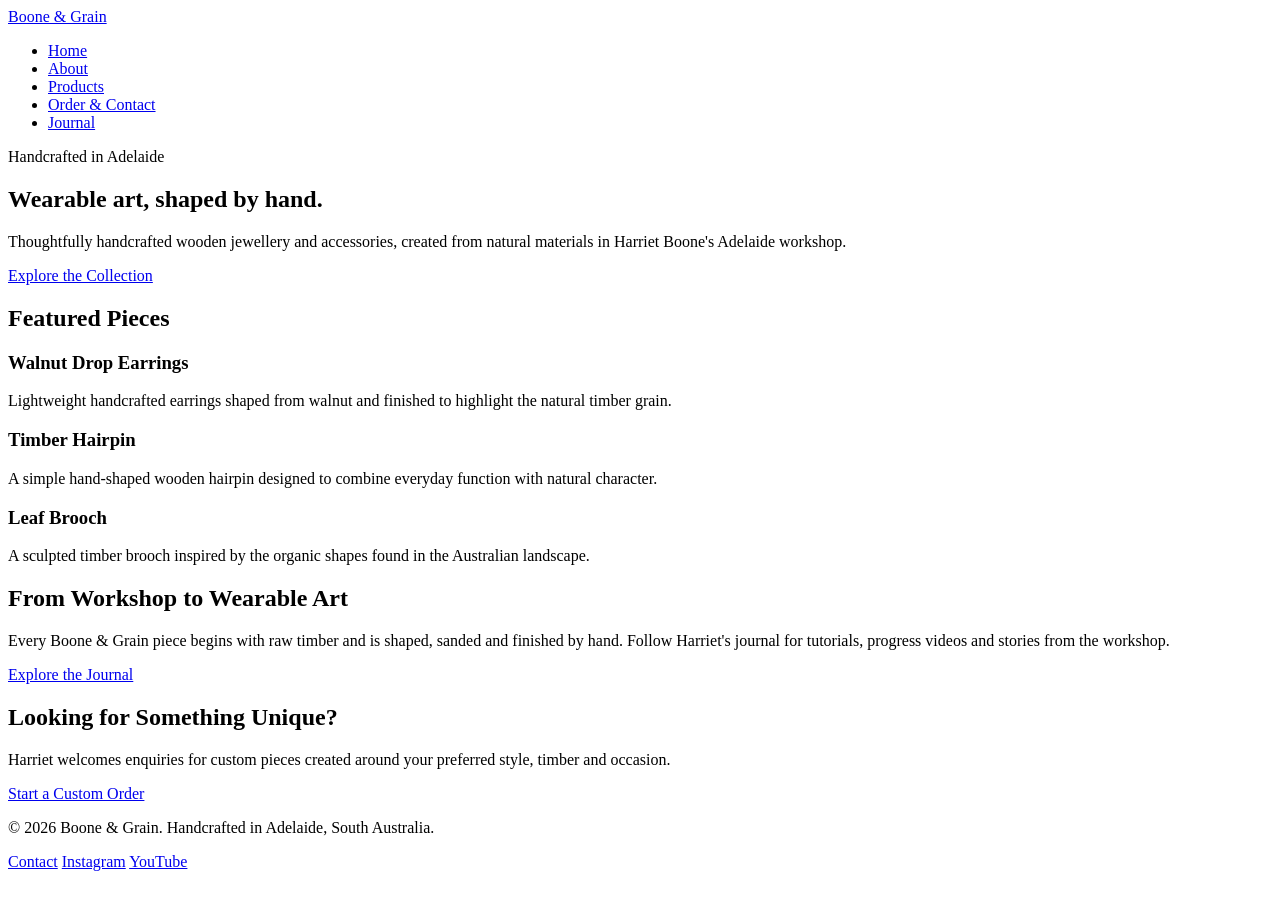
==== index.html @ cd9c3777 "Create semantic HTML structure for five-page website" ====
<!DOCTYPE html>
<html lang="en">

<head>
    <meta charset="UTF-8">
    <meta name="viewport" content="width=device-width, initial-scale=1.0">
    <meta name="description"
        content="Boone & Grain creates handcrafted wooden jewellery and accessories in Adelaide, South Australia.">
    <title>Boone & Grain | Handcrafted Wooden Jewellery</title>
    <link rel="stylesheet" href="css/style.css">
</head>

<body>

    <header>
        <nav aria-label="Main navigation">
            <a href="index.html">Boone & Grain</a>

            <ul>
                <li><a href="index.html">Home</a></li>
                <li><a href="about.html">About</a></li>
                <li><a href="products.html">Products</a></li>
                <li><a href="contact.html">Order & Contact</a></li>
                <li><a href="blog.html">Journal</a></li>
            </ul>
        </nav>
    </header>

    <main>

        <section>
            <p>Handcrafted in Adelaide</p>
            <h1>Wearable art, shaped by hand.</h1>

            <p>
                Thoughtfully handcrafted wooden jewellery and accessories,
                created from natural materials in Harriet Boone's Adelaide workshop.
            </p>

            <a href="products.html">Explore the Collection</a>
        </section>

        <section>
            <h2>Featured Pieces</h2>

            <article>
                <h3>Walnut Drop Earrings</h3>
                <p>
                    Lightweight handcrafted earrings shaped from walnut
                    and finished to highlight the natural timber grain.
                </p>
            </article>

            <article>
                <h3>Timber Hairpin</h3>
                <p>
                    A simple hand-shaped wooden hairpin designed to combine
                    everyday function with natural character.
                </p>
            </article>

            <article>
                <h3>Leaf Brooch</h3>
                <p>
                    A sculpted timber brooch inspired by the organic shapes
                    found in the Australian landscape.
                </p>
            </article>
        </section>

        <section>
            <h2>From Workshop to Wearable Art</h2>

            <p>
                Every Boone & Grain piece begins with raw timber and is shaped,
                sanded and finished by hand. Follow Harriet's journal for
                tutorials, progress videos and stories from the workshop.
            </p>

            <a href="blog.html">Explore the Journal</a>
        </section>

        <section>
            <h2>Looking for Something Unique?</h2>

            <p>
                Harriet welcomes enquiries for custom pieces created around
                your preferred style, timber and occasion.
            </p>

            <a href="contact.html">Start a Custom Order</a>
        </section>

    </main>

    <footer>
        <p>&copy; 2026 Boone & Grain. Handcrafted in Adelaide, South Australia.</p>

        <nav aria-label="Footer navigation">
            <a href="contact.html">Contact</a>
            <a href="#">Instagram</a>
            <a href="#">YouTube</a>
        </nav>
    </footer>

    <script src="js/script.js"></script>

</body>

</html>
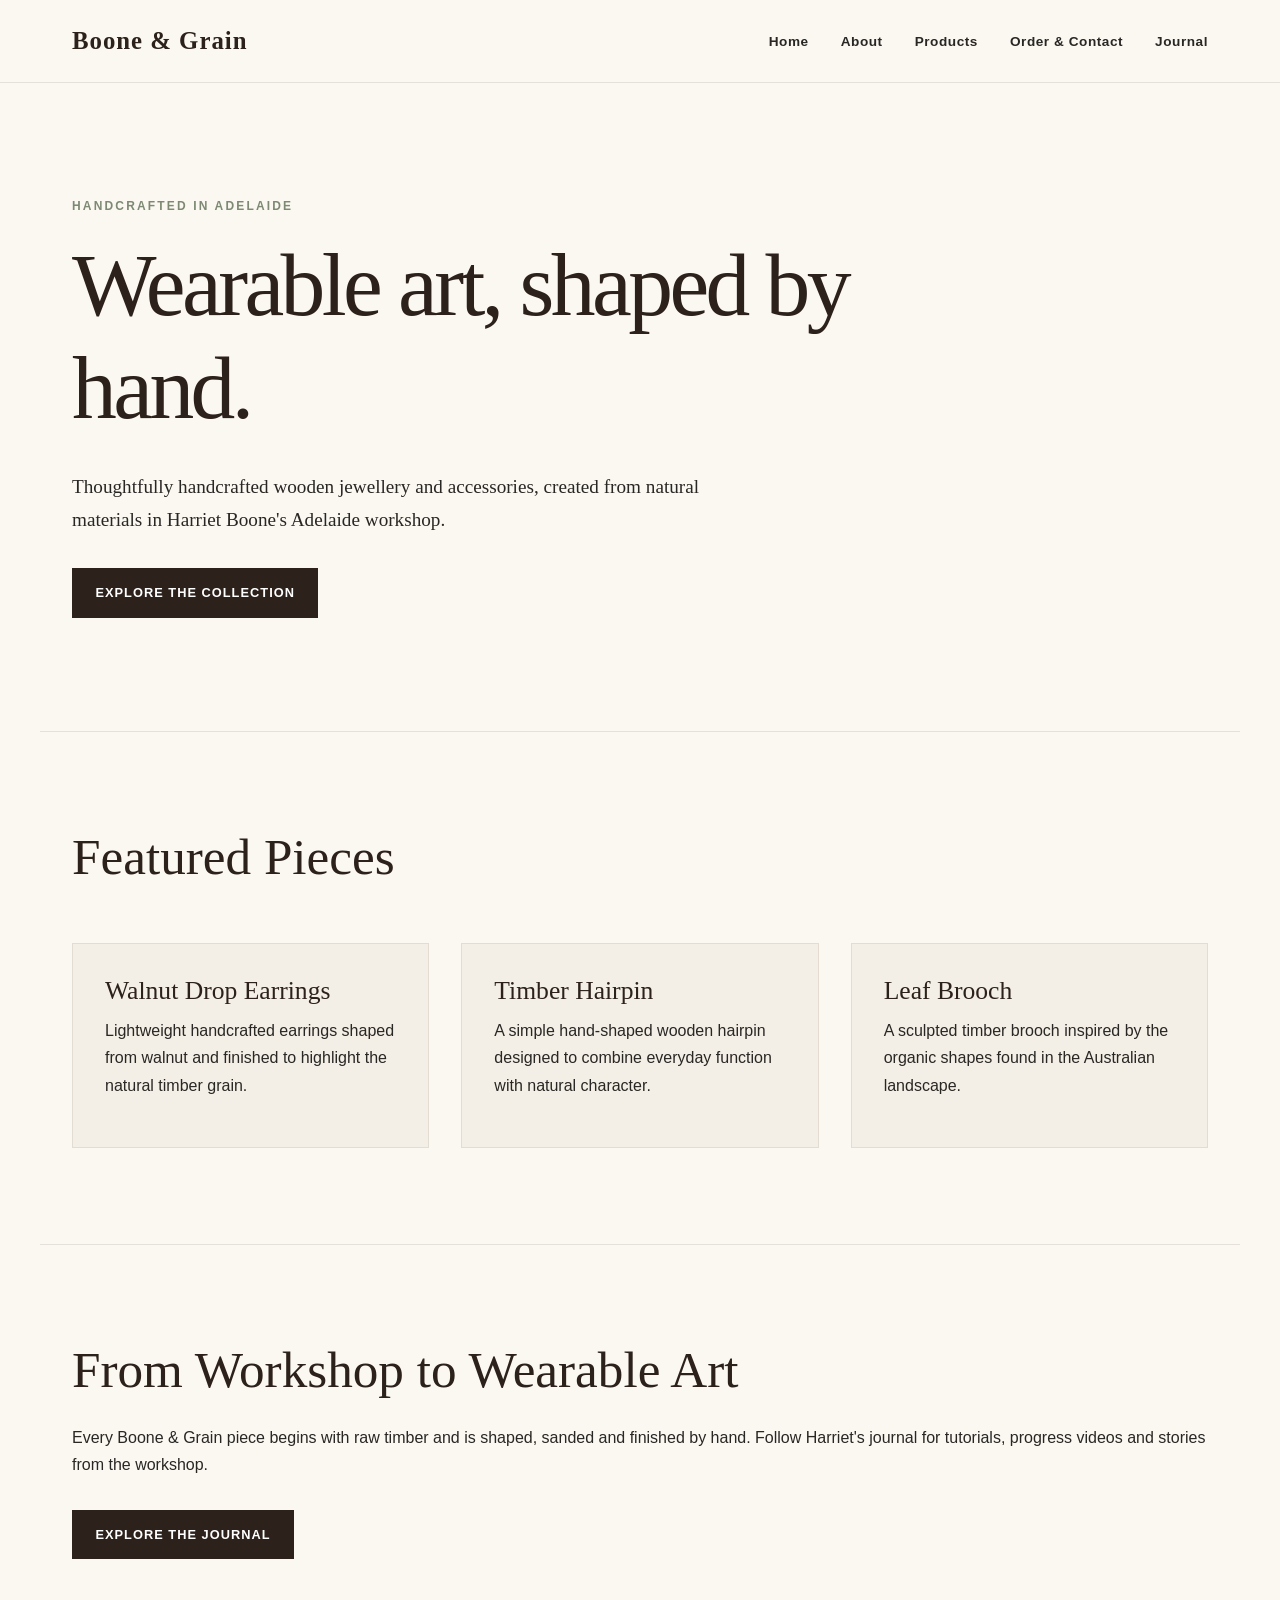
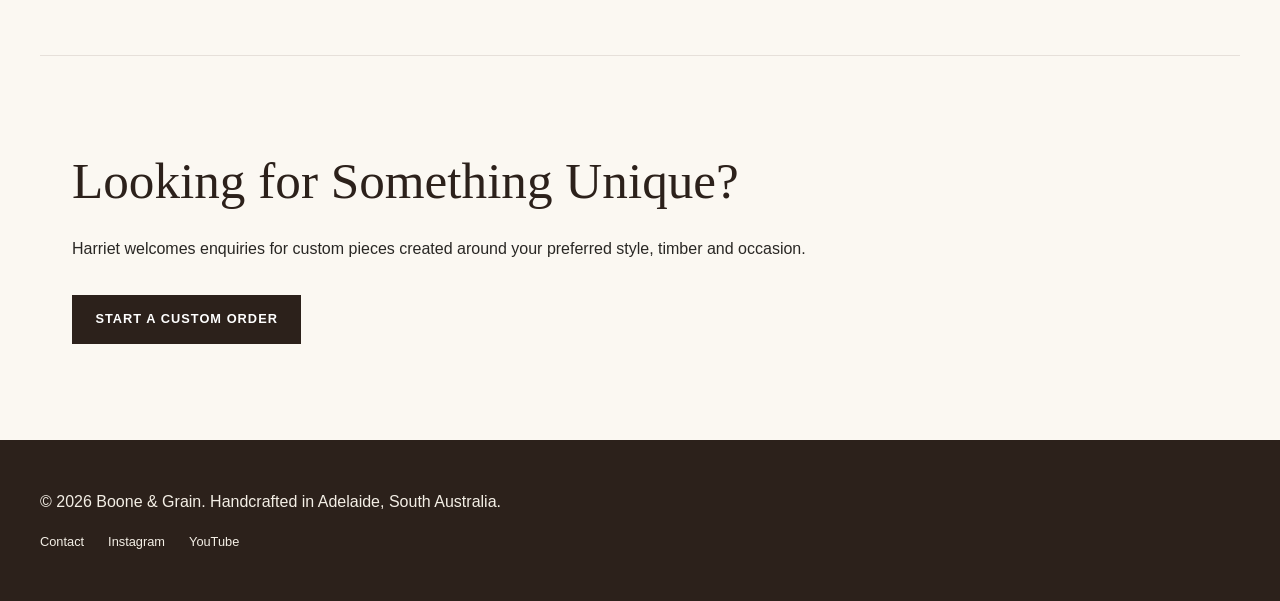
==== commit cea52e3a: "Add accessible responsive mobile navigation" ====
--- a/index.html
+++ b/index.html
@@ -16,7 +16,11 @@
         <nav aria-label="Main navigation">
             <a href="index.html">Boone & Grain</a>
 
-            <ul>
+            <button class="menu-toggle" type="button" aria-expanded="false" aria-controls="main-menu">
+                Menu
+            </button>
+
+            <ul id="main-menu">
                 <li><a href="index.html">Home</a></li>
                 <li><a href="about.html">About</a></li>
                 <li><a href="products.html">Products</a></li>
--- a/css/style.css
+++ b/css/style.css
@@ -0,0 +1,756 @@
+/* BOONE & GRAIN Main Stylesheet */
+
+
+/* ---------- 1. DESIGN SYSTEM ---------- */
+
+:root {
+    --cream: #f4efe6;
+    --light-cream: #fbf8f2;
+    --walnut: #4b3428;
+    --dark-walnut: #2c211b;
+    --sage: #7d8972;
+    --light-sage: #dfe4d8;
+    --charcoal: #292724;
+    --white: #ffffff;
+
+    --serif: Georgia, "Times New Roman", serif;
+    --sans-serif: Arial, Helvetica, sans-serif;
+
+    --max-width: 1200px;
+    --border-radius: 4px;
+    --transition: 0.3s ease;
+}
+
+
+/* ---------- 2. RESET ---------- */
+
+* {
+    box-sizing: border-box;
+    margin: 0;
+    padding: 0;
+}
+
+html {
+    scroll-behavior: smooth;
+}
+
+body {
+    background-color: var(--light-cream);
+    color: var(--charcoal);
+    font-family: var(--sans-serif);
+    line-height: 1.7;
+}
+
+img {
+    display: block;
+    max-width: 100%;
+}
+
+a {
+    color: inherit;
+}
+
+
+/* ---------- 3. TYPOGRAPHY ---------- */
+
+h1,
+h2,
+h3 {
+    color: var(--dark-walnut);
+    font-family: var(--serif);
+    font-weight: 400;
+    line-height: 1.15;
+}
+
+h1 {
+    font-size: clamp(3rem, 7vw, 6.5rem);
+    letter-spacing: -0.04em;
+    max-width: 900px;
+}
+
+h2 {
+    font-size: clamp(2.2rem, 4vw, 3.8rem);
+    margin-bottom: 1.5rem;
+}
+
+h3 {
+    font-size: 1.6rem;
+    margin-bottom: 0.75rem;
+}
+
+p {
+    margin-bottom: 1rem;
+}
+
+section>p:first-child:not(:last-child) {
+    color: var(--sage);
+    font-size: 0.75rem;
+    font-weight: 700;
+    letter-spacing: 0.18em;
+    margin-bottom: 1rem;
+    text-transform: uppercase;
+}
+
+
+/* ---------- 4. HEADER & NAVIGATION ---------- */
+
+header {
+    background-color: rgba(251, 248, 242, 0.96);
+    border-bottom: 1px solid rgba(75, 52, 40, 0.12);
+    position: sticky;
+    top: 0;
+    z-index: 1000;
+}
+
+header nav {
+    align-items: center;
+    display: flex;
+    justify-content: space-between;
+    margin: 0 auto;
+    max-width: var(--max-width);
+    min-height: 82px;
+    padding: 0 2rem;
+}
+
+header nav>a:first-child {
+    color: var(--dark-walnut);
+    font-family: var(--serif);
+    font-size: 1.55rem;
+    font-weight: bold;
+    letter-spacing: 0.04em;
+    text-decoration: none;
+}
+
+header nav ul {
+    align-items: center;
+    display: flex;
+    gap: 2rem;
+    list-style: none;
+}
+
+header nav ul a {
+    font-size: 0.85rem;
+    font-weight: 600;
+    letter-spacing: 0.04em;
+    position: relative;
+    text-decoration: none;
+}
+
+header nav ul a::after {
+    background-color: var(--sage);
+    bottom: -7px;
+    content: "";
+    height: 2px;
+    left: 0;
+    position: absolute;
+    transform: scaleX(0);
+    transform-origin: right;
+    transition: transform var(--transition);
+    width: 100%;
+}
+
+header nav ul a:hover::after,
+header nav ul a:focus::after {
+    transform: scaleX(1);
+    transform-origin: left;
+}
+
+
+/* ---------- 5. GENERAL PAGE LAYOUT ---------- */
+
+main>section {
+    margin: 0 auto;
+    max-width: var(--max-width);
+    padding: 6rem 2rem;
+}
+
+main>section+section {
+    border-top: 1px solid rgba(75, 52, 40, 0.12);
+}
+
+main>section:first-child {
+    align-items: flex-start;
+    display: flex;
+    flex-direction: column;
+    justify-content: center;
+    min-height: 72vh;
+    padding-bottom: 7rem;
+    padding-top: 7rem;
+}
+
+main>section:first-child>p:not(:first-child) {
+    font-family: var(--serif);
+    font-size: 1.2rem;
+    margin-top: 2rem;
+    max-width: 650px;
+}
+
+
+/* ---------- 6. LINKS & BUTTONS ---------- */
+
+main section>a,
+article>a {
+    align-items: center;
+    background-color: var(--dark-walnut);
+    border: 1px solid var(--dark-walnut);
+    color: var(--white);
+    display: inline-flex;
+    font-size: 0.8rem;
+    font-weight: 700;
+    justify-content: center;
+    letter-spacing: 0.08em;
+    margin-top: 1rem;
+    min-height: 48px;
+    padding: 0.8rem 1.4rem;
+    text-decoration: none;
+    text-transform: uppercase;
+    transition:
+        background-color var(--transition),
+        color var(--transition),
+        transform var(--transition);
+}
+
+main section>a:hover,
+article>a:hover {
+    background-color: transparent;
+    color: var(--dark-walnut);
+    transform: translateY(-2px);
+}
+
+
+/* ---------- 7. ARTICLE CARDS ---------- */
+
+section article {
+    margin-top: 2rem;
+}
+
+main section:has(> article) {
+    display: grid;
+    gap: 2rem;
+    grid-template-columns: repeat(3, 1fr);
+}
+
+main section:has(> article)>h2,
+main section:has(> article)>p,
+main section:has(> article)>a {
+    grid-column: 1 / -1;
+}
+
+main section:has(> article) article {
+    background-color: var(--cream);
+    border: 1px solid rgba(75, 52, 40, 0.1);
+    margin-top: 0;
+    padding: 2rem;
+    transition:
+        transform var(--transition),
+        box-shadow var(--transition);
+}
+
+main section:has(> article) article:hover {
+    box-shadow: 0 18px 40px rgba(44, 33, 27, 0.08);
+    transform: translateY(-5px);
+}
+
+
+/* ---------- 8. PRODUCT FILTERS ---------- */
+
+.product-filters {
+    display: flex;
+    flex-wrap: wrap;
+    gap: 0.75rem;
+    margin: 2rem 0 3rem;
+}
+
+.product-filters button {
+    background-color: transparent;
+    border: 1px solid var(--walnut);
+    color: var(--walnut);
+    cursor: pointer;
+    font-family: var(--sans-serif);
+    font-size: 0.75rem;
+    font-weight: 700;
+    letter-spacing: 0.08em;
+    padding: 0.75rem 1.2rem;
+    text-transform: uppercase;
+    transition: var(--transition);
+}
+
+.product-filters button:hover,
+.product-filters button:focus,
+.product-filters button.active {
+    background-color: var(--walnut);
+    color: var(--white);
+}
+
+
+/* ---------- 9. PRODUCT GRID ---------- */
+
+.product-grid {
+    display: grid;
+    gap: 2rem;
+    grid-template-columns: repeat(3, 1fr);
+}
+
+.product-card {
+    background-color: var(--white);
+    border: 1px solid rgba(75, 52, 40, 0.12);
+    display: flex;
+    flex-direction: column;
+    margin: 0;
+    padding: 1.2rem;
+    transition:
+        box-shadow var(--transition),
+        transform var(--transition);
+}
+
+.product-card:hover {
+    box-shadow: 0 20px 45px rgba(44, 33, 27, 0.1);
+    transform: translateY(-6px);
+}
+
+.product-image {
+    align-items: center;
+    aspect-ratio: 4 / 5;
+    background:
+        radial-gradient(circle at center,
+            rgba(125, 137, 114, 0.18),
+            transparent 45%),
+        var(--cream);
+    display: flex;
+    justify-content: center;
+    margin-bottom: 1.5rem;
+    overflow: hidden;
+    position: relative;
+}
+
+.product-image::before {
+    border: 1px solid rgba(75, 52, 40, 0.25);
+    border-radius: 50%;
+    content: "";
+    height: 110px;
+    position: absolute;
+    transform: rotate(-20deg);
+    width: 70px;
+}
+
+.product-image p {
+    bottom: 1rem;
+    color: var(--sage);
+    font-size: 0.7rem;
+    letter-spacing: 0.12em;
+    position: absolute;
+    text-transform: uppercase;
+}
+
+.product-card>p:first-of-type {
+    color: var(--sage);
+    font-size: 0.7rem;
+    font-weight: 700;
+    letter-spacing: 0.12em;
+    text-transform: uppercase;
+}
+
+.product-card>p:last-of-type {
+    color: var(--walnut);
+    font-family: var(--serif);
+    font-size: 1.25rem;
+    margin-top: auto;
+}
+
+.quick-view {
+    background-color: var(--dark-walnut);
+    border: 1px solid var(--dark-walnut);
+    color: var(--white);
+    cursor: pointer;
+    font-size: 0.75rem;
+    font-weight: 700;
+    letter-spacing: 0.08em;
+    margin-top: 0.5rem;
+    padding: 0.9rem 1rem;
+    text-transform: uppercase;
+    transition: var(--transition);
+}
+
+.quick-view:hover {
+    background-color: transparent;
+    color: var(--dark-walnut);
+}
+
+
+/* ---------- 10. CONTACT FORM ---------- */
+
+#enquiry-form {
+    background-color: var(--cream);
+    border: 1px solid rgba(75, 52, 40, 0.12);
+    max-width: 760px;
+    padding: 3rem;
+}
+
+#enquiry-form>div {
+    margin-bottom: 1.5rem;
+}
+
+#enquiry-form label {
+    display: block;
+    font-size: 0.75rem;
+    font-weight: 700;
+    letter-spacing: 0.08em;
+    margin-bottom: 0.5rem;
+    text-transform: uppercase;
+}
+
+#enquiry-form input,
+#enquiry-form select,
+#enquiry-form textarea {
+    background-color: var(--light-cream);
+    border: 1px solid rgba(75, 52, 40, 0.3);
+    border-radius: 0;
+    color: var(--charcoal);
+    font: inherit;
+    padding: 0.9rem 1rem;
+    transition: border-color var(--transition);
+    width: 100%;
+}
+
+#enquiry-form input:focus,
+#enquiry-form select:focus,
+#enquiry-form textarea:focus {
+    border-color: var(--sage);
+    outline: 2px solid rgba(125, 137, 114, 0.2);
+}
+
+#enquiry-form textarea {
+    resize: vertical;
+}
+
+#enquiry-form button {
+    background-color: var(--dark-walnut);
+    border: 1px solid var(--dark-walnut);
+    color: var(--white);
+    cursor: pointer;
+    font-size: 0.8rem;
+    font-weight: 700;
+    letter-spacing: 0.08em;
+    padding: 1rem 1.5rem;
+    text-transform: uppercase;
+    transition: var(--transition);
+}
+
+#enquiry-form button:hover {
+    background-color: transparent;
+    color: var(--dark-walnut);
+}
+
+.error-message {
+    color: #8c2f24;
+    display: block;
+    font-size: 0.8rem;
+    margin-top: 0.35rem;
+    min-height: 1rem;
+}
+
+#form-status {
+    font-weight: 600;
+    margin-top: 1rem;
+}
+
+
+/* ---------- 11. FOOTER ---------- */
+
+footer {
+    background-color: var(--dark-walnut);
+    color: var(--cream);
+    padding: 3rem 2rem;
+}
+
+footer>p,
+footer>nav {
+    margin-left: auto;
+    margin-right: auto;
+    max-width: var(--max-width);
+}
+
+footer nav {
+    display: flex;
+    gap: 1.5rem;
+    margin-top: 1rem;
+}
+
+footer a {
+    color: var(--cream);
+    font-size: 0.8rem;
+    text-decoration: none;
+}
+
+footer a:hover {
+    text-decoration: underline;
+}
+
+
+/* ---------- 12. ACCESSIBILITY ---------- */
+
+a:focus-visible,
+button:focus-visible,
+input:focus-visible,
+select:focus-visible,
+textarea:focus-visible {
+    outline: 3px solid var(--sage);
+    outline-offset: 4px;
+}
+
+/* Product quick-view modal */
+
+.product-modal {
+    align-items: center;
+    background-color: rgba(44, 33, 27, 0.7);
+    display: none;
+    inset: 0;
+    justify-content: center;
+    padding: 1.5rem;
+    position: fixed;
+    z-index: 2000;
+}
+
+.product-modal.open {
+    display: flex;
+}
+
+.modal-content {
+    background-color: var(--light-cream);
+    max-width: 520px;
+    padding: 3rem;
+    position: relative;
+    width: 100%;
+}
+
+.modal-content>p:first-of-type {
+    color: var(--sage);
+    font-size: 0.75rem;
+    font-weight: 700;
+    letter-spacing: 0.12em;
+    text-transform: uppercase;
+}
+
+.modal-content h2 {
+    margin-bottom: 1rem;
+}
+
+#modal-price {
+    color: var(--walnut);
+    font-family: var(--serif);
+    font-size: 1.4rem;
+    margin-top: 1.5rem;
+}
+
+.modal-close {
+    background: none;
+    border: none;
+    color: var(--dark-walnut);
+    cursor: pointer;
+    font-size: 2rem;
+    line-height: 1;
+    position: absolute;
+    right: 1.2rem;
+    top: 1rem;
+}
+
+/* Custom order builder */
+
+.custom-builder {
+    align-items: start;
+    display: grid;
+    gap: 3rem;
+    grid-template-columns: 1.3fr 0.7fr;
+}
+
+.builder-options {
+    display: grid;
+    gap: 1rem;
+    margin-top: 2rem;
+}
+
+.builder-options label {
+    display: block;
+    font-size: 0.75rem;
+    font-weight: 700;
+    letter-spacing: 0.08em;
+    margin-bottom: 0.4rem;
+    text-transform: uppercase;
+}
+
+.builder-options select {
+    background-color: var(--light-cream);
+    border: 1px solid rgba(75, 52, 40, 0.3);
+    color: var(--charcoal);
+    font: inherit;
+    padding: 0.9rem 1rem;
+    width: 100%;
+}
+
+.builder-summary {
+    background-color: var(--dark-walnut);
+    color: var(--cream);
+    padding: 2.5rem;
+}
+
+.builder-summary h3 {
+    color: var(--cream);
+}
+
+.builder-summary>p:first-child {
+    color: var(--light-sage);
+    font-size: 0.7rem;
+    font-weight: 700;
+    letter-spacing: 0.12em;
+    text-transform: uppercase;
+}
+
+#builder-price {
+    border-top: 1px solid rgba(244, 239, 230, 0.25);
+    font-family: var(--serif);
+    font-size: 1.4rem;
+    margin-top: 2rem;
+    padding-top: 1.5rem;
+}
+
+/* Mobile navigation button */
+
+.menu-toggle {
+    background: none;
+    border: 1px solid var(--walnut);
+    color: var(--walnut);
+    cursor: pointer;
+    display: none;
+    font-size: 0.75rem;
+    font-weight: 700;
+    letter-spacing: 0.08em;
+    padding: 0.7rem 1rem;
+    text-transform: uppercase;
+}
+
+/* ---------- 13. TABLET ---------- */
+
+@media (max-width: 900px) {
+
+    header nav {
+        align-items: flex-start;
+        flex-direction: column;
+        gap: 1rem;
+        padding-bottom: 1.2rem;
+        padding-top: 1.2rem;
+    }
+
+    header nav ul {
+        flex-wrap: wrap;
+        gap: 1rem 1.5rem;
+    }
+
+    main section:has(> article) {
+        grid-template-columns: repeat(2, 1fr);
+    }
+
+    .product-grid {
+        grid-template-columns: repeat(2, 1fr);
+    }
+
+    .custom-builder {
+        grid-template-columns: 1fr;
+    }
+
+}
+
+
+/* ---------- 14. MOBILE ---------- */
+
+@media (max-width: 600px) {
+
+    header {
+        position: static;
+    }
+
+    header nav {
+        padding-left: 1.25rem;
+        padding-right: 1.25rem;
+    }
+
+    .menu-toggle {
+        display: block;
+        position: absolute;
+        right: 1.25rem;
+        top: 1.25rem;
+    }
+
+    header nav {
+        position: relative;
+    }
+
+    header nav ul {
+        display: none;
+        flex-direction: column;
+        gap: 0;
+        padding-top: 1rem;
+        width: 100%;
+    }
+
+    header nav ul.open {
+        display: flex;
+    }
+
+    header nav ul li {
+        border-top: 1px solid rgba(75, 52, 40, 0.12);
+        width: 100%;
+    }
+
+    header nav ul a {
+        display: block;
+        padding: 1rem 0;
+    }
+
+    h1 {
+        font-size: clamp(2.8rem, 14vw, 4.5rem);
+    }
+
+    h2 {
+        font-size: 2.3rem;
+    }
+
+    main>section {
+        padding: 4rem 1.25rem;
+    }
+
+    main>section:first-child {
+        min-height: auto;
+        padding-bottom: 5rem;
+        padding-top: 5rem;
+    }
+
+    main section:has(> article) {
+        display: block;
+    }
+
+    main section:has(> article) article {
+        margin-bottom: 1.5rem;
+    }
+
+    .product-grid {
+        grid-template-columns: 1fr;
+    }
+
+    .product-filters {
+        gap: 0.5rem;
+    }
+
+    .product-filters button {
+        flex-grow: 1;
+    }
+
+    #enquiry-form {
+        padding: 1.5rem;
+    }
+
+    footer nav {
+        flex-direction: column;
+        gap: 0.75rem;
+    }
+
+}
